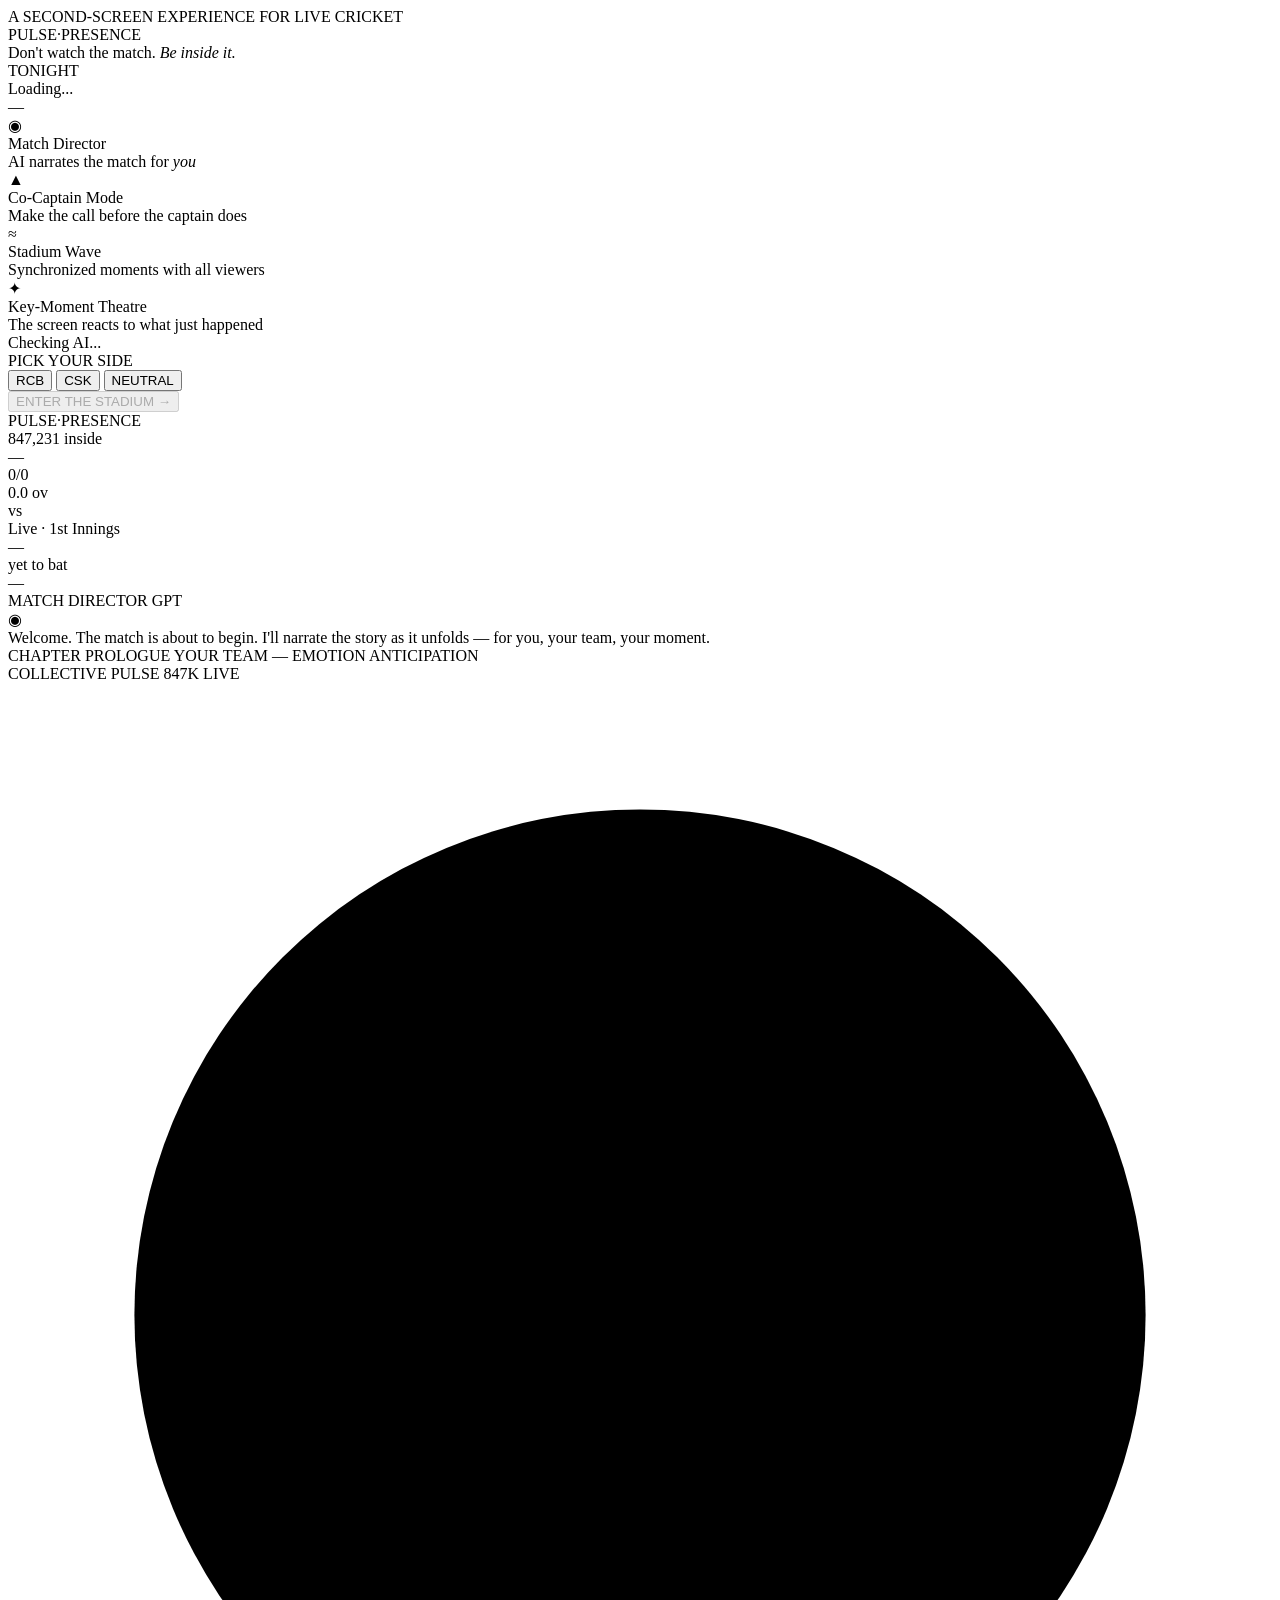
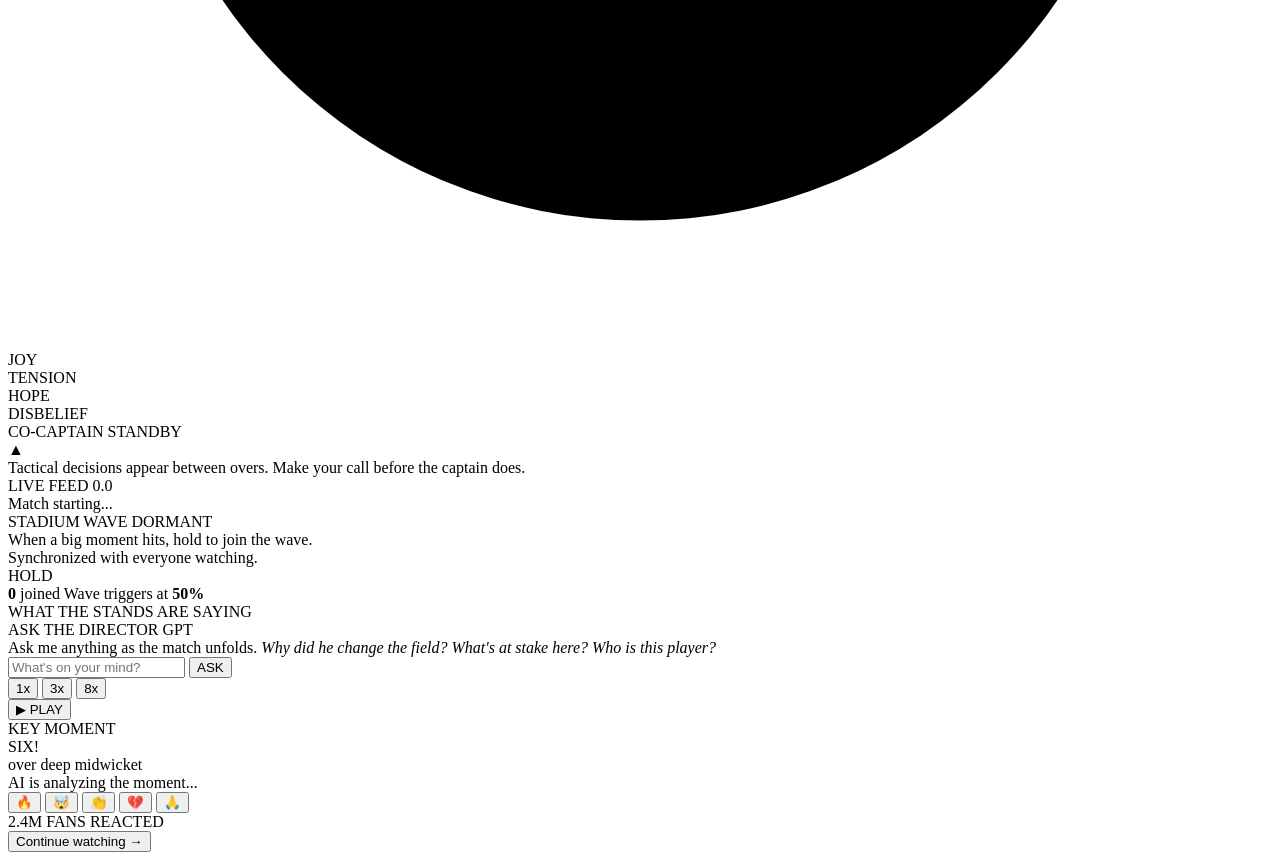
==== index.html @ fb9dcebb "Initial commit: PulsePresence project" ====
<!DOCTYPE html>
<html lang="en">
<head>
  <meta charset="UTF-8" />
  <meta name="viewport" content="width=device-width, initial-scale=1.0, maximum-scale=1.0, user-scalable=no" />
  <meta name="theme-color" content="#000000" />
  <title>PulsePresence — Be Inside The Game</title>

  <link rel="preconnect" href="https://fonts.googleapis.com" />
  <link rel="preconnect" href="https://fonts.gstatic.com" crossorigin />
  <link href="https://fonts.googleapis.com/css2?family=Bebas+Neue&family=Space+Mono:wght@400;700&family=Inter:wght@300;400;500;600;700;800;900&family=Playfair+Display:wght@400;700;900&display=swap" rel="stylesheet" />

  <link rel="stylesheet" href="css/styles.css" />
</head>
<body>

<!-- ============================================================
     INTRO — Cinematic, sets the tone
============================================================ -->
<div class="intro" id="intro">
  <div class="intro-card">
    <div class="intro-eyebrow">A SECOND-SCREEN EXPERIENCE FOR LIVE CRICKET</div>
    <div class="intro-logo">PULSE<span class="intro-logo-amp">·</span>PRESENCE</div>
    <div class="intro-line"></div>
    <div class="intro-tagline" id="intro-tagline">
      Don't watch the match. <em>Be inside it.</em>
    </div>

    <div class="intro-match" id="intro-match-block">
      <div class="intro-match-label">TONIGHT</div>
      <div class="intro-match-teams" id="intro-match-teams">Loading...</div>
      <div class="intro-match-venue" id="intro-match-venue">—</div>
    </div>

    <div class="intro-pillars">
      <div class="pillar">
        <div class="pillar-icon">◉</div>
        <div class="pillar-text">
          <div class="pillar-title">Match Director</div>
          <div class="pillar-sub">AI narrates the match for <em>you</em></div>
        </div>
      </div>
      <div class="pillar">
        <div class="pillar-icon">▲</div>
        <div class="pillar-text">
          <div class="pillar-title">Co-Captain Mode</div>
          <div class="pillar-sub">Make the call before the captain does</div>
        </div>
      </div>
      <div class="pillar">
        <div class="pillar-icon">≈</div>
        <div class="pillar-text">
          <div class="pillar-title">Stadium Wave</div>
          <div class="pillar-sub">Synchronized moments with all viewers</div>
        </div>
      </div>
      <div class="pillar">
        <div class="pillar-icon">✦</div>
        <div class="pillar-text">
          <div class="pillar-title">Key-Moment Theatre</div>
          <div class="pillar-sub">The screen reacts to what just happened</div>
        </div>
      </div>
    </div>

    <div class="intro-ai" id="intro-ai">Checking AI...</div>

    <div class="intro-team-pick">
      <div class="intro-team-pick-label">PICK YOUR SIDE</div>
      <div class="intro-team-buttons" id="intro-team-buttons">
        <button class="team-pick-btn" data-team="rcb">
          <span class="team-pick-color rcb-color"></span>
          <span>RCB</span>
        </button>
        <button class="team-pick-btn" data-team="csk">
          <span class="team-pick-color csk-color"></span>
          <span>CSK</span>
        </button>
        <button class="team-pick-btn" data-team="neutral">
          <span class="team-pick-color neutral-color"></span>
          <span>NEUTRAL</span>
        </button>
      </div>
    </div>

    <button class="intro-cta" id="intro-cta" onclick="enterStadium()" disabled>
      <span>ENTER THE STADIUM</span>
      <span class="intro-cta-arrow">→</span>
    </button>
  </div>
</div>

<!-- ============================================================
     MAIN APP
============================================================ -->
<div class="app">

  <!-- TOP BAR -->
  <header class="header">
    <div class="header-row">
      <div class="logo">
        <div class="logo-dot"></div>
        <span>PULSE</span><span class="logo-dim">·</span><span>PRESENCE</span>
      </div>
      <div class="header-meta">
        <span class="meta-dot live-dot"></span>
        <span class="meta-text" id="header-presence">847,231 inside</span>
      </div>
    </div>

    <!-- Match Scoreboard -->
    <div class="scoreboard">
      <div class="sb-team sb-team-bat">
        <div class="sb-team-name" id="sb-bat-name">—</div>
        <div class="sb-team-score" id="sb-bat-score">0/0</div>
        <div class="sb-team-overs" id="sb-bat-overs">0.0 ov</div>
      </div>
      <div class="sb-divider">
        <div class="sb-vs">vs</div>
        <div class="sb-meta" id="sb-meta">Live · 1st Innings</div>
      </div>
      <div class="sb-team sb-team-bowl">
        <div class="sb-team-name" id="sb-bowl-name">—</div>
        <div class="sb-team-score" id="sb-bowl-score">yet to bat</div>
        <div class="sb-team-overs" id="sb-bowl-overs">—</div>
      </div>
    </div>
  </header>

  <!-- ============================================================
       PILLAR 1 — AI MATCH DIRECTOR
  ============================================================ -->
  <section class="director">
    <div class="section-label">
      <span class="section-label-dot"></span>
      <span>MATCH DIRECTOR</span>
      <span class="section-label-tag" id="director-source">GPT</span>
    </div>
    <div class="director-card">
      <div class="director-avatar">
        <div class="director-avatar-ring"></div>
        <div class="director-avatar-core">◉</div>
      </div>
      <div class="director-content">
        <div class="director-narrative" id="director-text">
          Welcome. The match is about to begin. I'll narrate the story as it unfolds — for you, your team, your moment.
        </div>
        <div class="director-meta">
          <span class="director-meta-item">
            <span class="director-meta-key">CHAPTER</span>
            <span class="director-meta-val" id="director-chapter">PROLOGUE</span>
          </span>
          <span class="director-meta-item">
            <span class="director-meta-key">YOUR TEAM</span>
            <span class="director-meta-val" id="director-team">—</span>
          </span>
          <span class="director-meta-item">
            <span class="director-meta-key">EMOTION</span>
            <span class="director-meta-val" id="director-emotion">ANTICIPATION</span>
          </span>
        </div>
      </div>
    </div>
  </section>

  <!-- ============================================================
       PRESENCE PULSE (bi-directional — different from v1)
       Shows what *millions* are feeling right now, and how YOU are
       contributing to it.
  ============================================================ -->
  <section class="presence">
    <div class="section-label">
      <span class="section-label-dot"></span>
      <span>COLLECTIVE PULSE</span>
      <span class="section-label-tag">847K LIVE</span>
    </div>
    <div class="presence-card">
      <div class="presence-globe" id="presence-globe">
        <svg viewBox="0 0 200 200" class="presence-svg">
          <circle cx="100" cy="100" r="80" class="presence-ring presence-ring-1"/>
          <circle cx="100" cy="100" r="60" class="presence-ring presence-ring-2"/>
          <circle cx="100" cy="100" r="40" class="presence-ring presence-ring-3"/>
          <circle cx="100" cy="100" r="20" class="presence-ring presence-ring-4"/>
          <circle cx="100" cy="100" r="6" class="presence-core" id="presence-core"/>
        </svg>
      </div>
      <div class="presence-stats">
        <div class="presence-stat">
          <div class="presence-stat-label">JOY</div>
          <div class="presence-stat-bar"><div class="presence-stat-fill" id="pulse-joy" style="width:30%; background:#fbbf24"></div></div>
        </div>
        <div class="presence-stat">
          <div class="presence-stat-label">TENSION</div>
          <div class="presence-stat-bar"><div class="presence-stat-fill" id="pulse-tension" style="width:45%; background:#ef4444"></div></div>
        </div>
        <div class="presence-stat">
          <div class="presence-stat-label">HOPE</div>
          <div class="presence-stat-bar"><div class="presence-stat-fill" id="pulse-hope" style="width:60%; background:#10b981"></div></div>
        </div>
        <div class="presence-stat">
          <div class="presence-stat-label">DISBELIEF</div>
          <div class="presence-stat-bar"><div class="presence-stat-fill" id="pulse-disbelief" style="width:15%; background:#a855f7"></div></div>
        </div>
      </div>
    </div>
  </section>

  <!-- ============================================================
       PILLAR 2 — CO-CAPTAIN MODE
       Tactical decisions BEFORE captain makes them
  ============================================================ -->
  <section class="captain">
    <div class="section-label">
      <span class="section-label-dot"></span>
      <span>CO-CAPTAIN</span>
      <span class="section-label-tag" id="captain-status">STANDBY</span>
    </div>
    <div class="captain-card" id="captain-card">
      <div class="captain-empty">
        <div class="captain-empty-icon">▲</div>
        <div class="captain-empty-text">Tactical decisions appear between overs. Make your call before the captain does.</div>
      </div>
    </div>
  </section>

  <!-- ============================================================
       LIVE FEED — Each ball as it happens (cinematic)
  ============================================================ -->
  <section class="feed">
    <div class="section-label">
      <span class="section-label-dot"></span>
      <span>LIVE FEED</span>
      <span class="section-label-tag" id="feed-ball-meta">0.0</span>
    </div>
    <div class="feed-card">
      <div class="feed-current" id="feed-current">Match starting...</div>
      <div class="feed-strip" id="feed-strip"></div>
    </div>
  </section>

  <!-- ============================================================
       PILLAR 3 — STADIUM WAVE (synchronized tap)
  ============================================================ -->
  <section class="wave">
    <div class="section-label">
      <span class="section-label-dot"></span>
      <span>STADIUM WAVE</span>
      <span class="section-label-tag" id="wave-status">DORMANT</span>
    </div>
    <div class="wave-card" id="wave-card">
      <div class="wave-prompt" id="wave-prompt">
        When a big moment hits, hold to join the wave.<br/>
        <span class="wave-prompt-sub">Synchronized with everyone watching.</span>
      </div>
      <div class="wave-orb" id="wave-orb">
        <div class="wave-orb-ring"></div>
        <div class="wave-orb-ring wave-orb-ring-2"></div>
        <div class="wave-orb-core" id="wave-orb-core">
          <span id="wave-orb-text">HOLD</span>
        </div>
      </div>
      <div class="wave-participation">
        <div class="wave-bar"><div class="wave-fill" id="wave-fill" style="width:0%"></div></div>
        <div class="wave-stats">
          <span><strong id="wave-count">0</strong> joined</span>
          <span class="wave-threshold">Wave triggers at <strong>50%</strong></span>
        </div>
      </div>
    </div>
  </section>

  <!-- ============================================================
       FAN SENTIMENT — what your team's fans are FEELING
       (qualitatively, not as a counter)
  ============================================================ -->
  <section class="sentiment">
    <div class="section-label">
      <span class="section-label-dot"></span>
      <span>WHAT THE STANDS ARE SAYING</span>
    </div>
    <div class="sentiment-feed" id="sentiment-feed"></div>
  </section>

  <!-- ============================================================
       ASK THE DIRECTOR (AI chat — context-aware)
  ============================================================ -->
  <section class="ask">
    <div class="section-label">
      <span class="section-label-dot"></span>
      <span>ASK THE DIRECTOR</span>
      <span class="section-label-tag">GPT</span>
    </div>
    <div class="ask-card">
      <div class="ask-body" id="ask-body">
        <div class="ask-msg ask-msg-ai">Ask me anything as the match unfolds. <em>Why did he change the field? What's at stake here? Who is this player?</em></div>
      </div>
      <div class="ask-input">
        <input type="text" id="ask-input" placeholder="What's on your mind?" />
        <button onclick="askDirector()" id="ask-send">ASK</button>
      </div>
    </div>
  </section>

</div>

<!-- ============================================================
     BOTTOM CONTROL
============================================================ -->
<div class="control-bar">
  <div class="control-row">
    <div class="speed-btns">
      <button class="speed-btn" data-speed="2200">1x</button>
      <button class="speed-btn active" data-speed="900">3x</button>
      <button class="speed-btn" data-speed="400">8x</button>
    </div>
    <button class="play-btn" id="play-btn">▶ PLAY</button>
  </div>
</div>

<!-- ============================================================
     KEY MOMENT THEATRE OVERLAY (Pillar 4)
     Appears on six/wicket/big moments
============================================================ -->
<div class="theatre" id="theatre">
  <div class="theatre-backdrop"></div>
  <div class="theatre-content">
    <div class="theatre-tag" id="theatre-tag">KEY MOMENT</div>
    <div class="theatre-headline" id="theatre-headline">SIX!</div>
    <div class="theatre-subhead" id="theatre-subhead">over deep midwicket</div>
    <div class="theatre-context" id="theatre-context">
      AI is analyzing the moment...
    </div>
    <div class="theatre-reactions">
      <button class="theatre-react" data-emoji="🔥">🔥</button>
      <button class="theatre-react" data-emoji="🤯">🤯</button>
      <button class="theatre-react" data-emoji="👏">👏</button>
      <button class="theatre-react" data-emoji="💔">💔</button>
      <button class="theatre-react" data-emoji="🙏">🙏</button>
    </div>
    <div class="theatre-collective" id="theatre-collective">
      <div class="theatre-collective-label">2.4M FANS REACTED</div>
      <div class="theatre-collective-bar" id="theatre-collective-bar"></div>
    </div>
    <button class="theatre-close" onclick="closeTheatre()">Continue watching →</button>
  </div>
</div>

<!-- Overlays -->
<div class="toast" id="toast"></div>
<div class="emoji-burst" id="emoji-burst"></div>

<!-- ============================================================
     Scripts — strict load order
============================================================ -->
<script src="js/config.js"></script>
<script src="js/data.js"></script>
<script src="js/director.js"></script>
<script src="js/captain.js"></script>
<script src="js/wave.js"></script>
<script src="js/theatre.js"></script>
<script src="js/engine.js"></script>
<script src="js/app.js"></script>

</body>
</html>
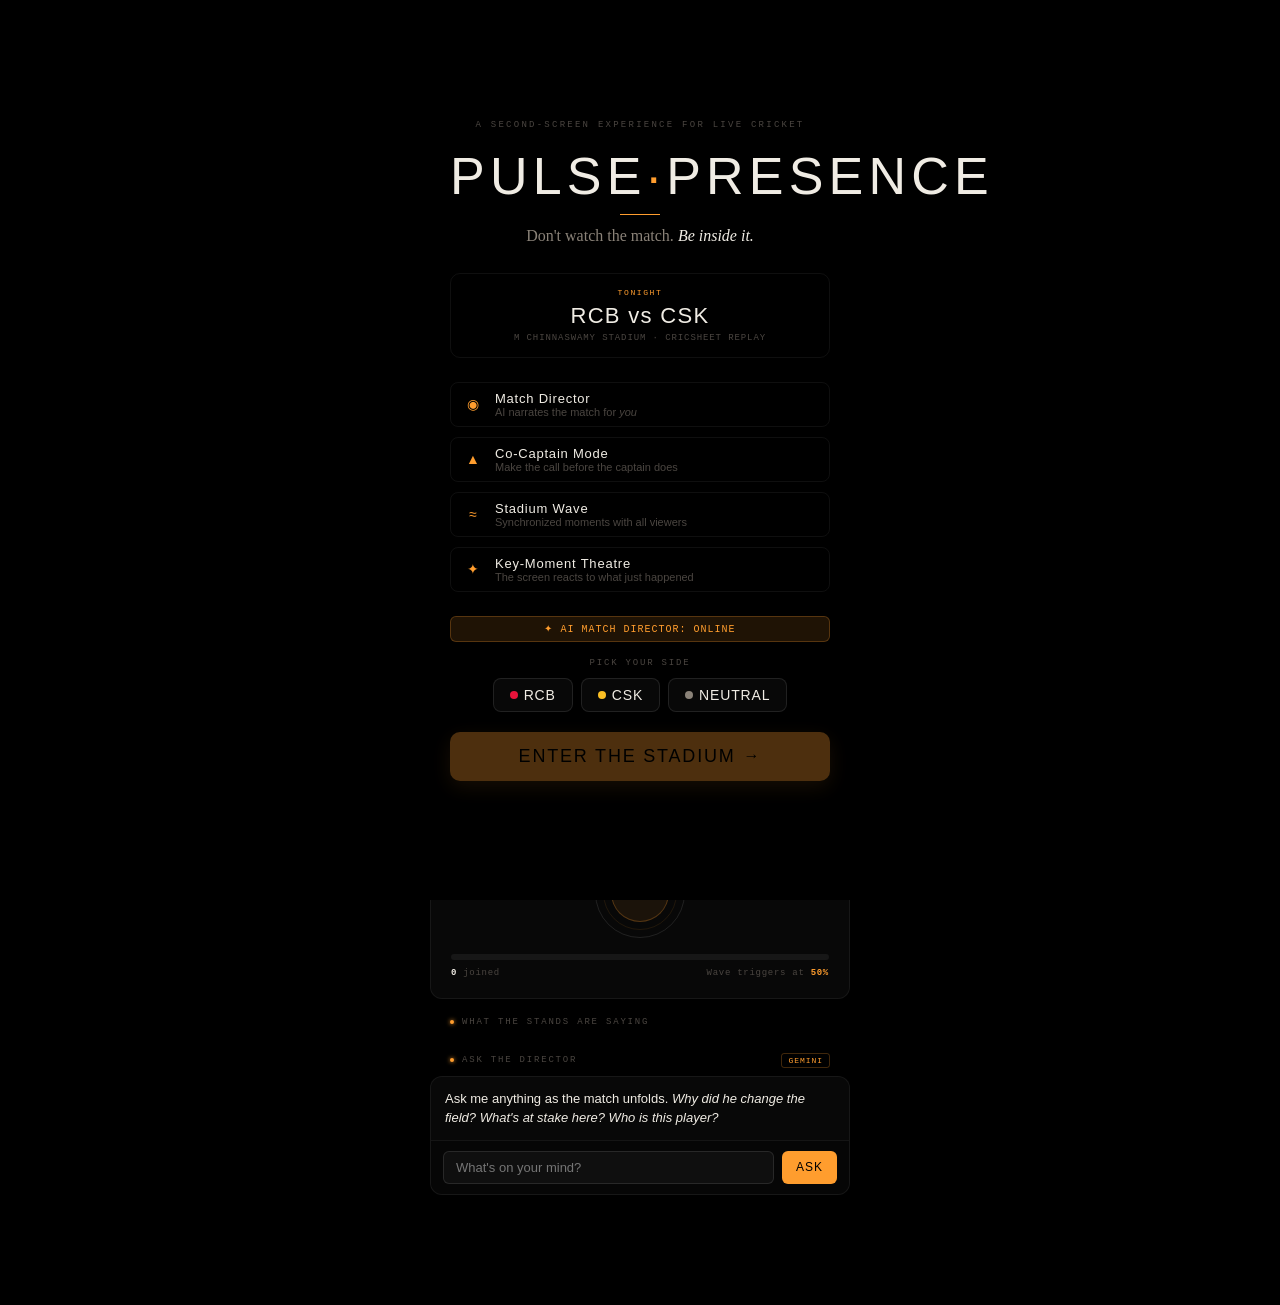
==== commit 2399fe95: "chore: finalize PulsePresence for production - Switched AI backend to Google Gemini - Implemented Py" ====
--- a/index.html
+++ b/index.html
@@ -134,7 +134,7 @@
     <div class="section-label">
       <span class="section-label-dot"></span>
       <span>MATCH DIRECTOR</span>
-      <span class="section-label-tag" id="director-source">GPT</span>
+      <span class="section-label-tag" id="director-source">GEMINI</span>
     </div>
     <div class="director-card">
       <div class="director-avatar">
@@ -288,7 +288,7 @@
     <div class="section-label">
       <span class="section-label-dot"></span>
       <span>ASK THE DIRECTOR</span>
-      <span class="section-label-tag">GPT</span>
+      <span class="section-label-tag">GEMINI</span>
     </div>
     <div class="ask-card">
       <div class="ask-body" id="ask-body">
--- a/css/styles.css
+++ b/css/styles.css
@@ -0,0 +1,233 @@
+/* PulsePresence — Cinematic Broadcast Aesthetic */
+:root{
+  --bg:#000;--bg-1:#0a0a0a;--bg-2:#111;
+  --ink:#f0ece4;--ink-dim:#8a8278;--ink-faint:#4a4540;
+  --amber:#ff9d2e;--amber-dim:rgba(255,157,46,.12);--amber-line:rgba(255,157,46,.25);
+  --red:#e8133b;--gold:#fbbf24;--green:#10b981;--purple:#a855f7;
+  --line:rgba(255,255,255,.06);--line-2:rgba(255,255,255,.1);
+  --glass:rgba(255,255,255,.03);
+  --font-head:'Bebas Neue',sans-serif;
+  --font-body:'Inter',sans-serif;
+  --font-mono:'Space Mono',monospace;
+  --font-narrative:'Playfair Display',serif;
+}
+*{margin:0;padding:0;box-sizing:border-box;-webkit-tap-highlight-color:transparent}
+html,body{background:var(--bg);color:var(--ink);font-family:var(--font-body);overflow-x:hidden;overscroll-behavior:none}
+body{min-height:100vh}
+
+/* APP SHELL */
+.app{max-width:460px;margin:0 auto;min-height:100vh;padding:0 0 110px;position:relative}
+
+/* HEADER */
+.header{position:sticky;top:0;z-index:50;background:rgba(0,0,0,.88);backdrop-filter:blur(16px);-webkit-backdrop-filter:blur(16px);border-bottom:1px solid var(--line);padding:14px 20px 12px}
+.header-row{display:flex;align-items:center;justify-content:space-between;margin-bottom:10px}
+.logo{display:flex;align-items:center;gap:7px;font-family:var(--font-head);font-size:20px;letter-spacing:.12em}
+.logo-dot{width:8px;height:8px;border-radius:50%;background:var(--amber);box-shadow:0 0 10px var(--amber);animation:pulse 1.6s ease-in-out infinite}
+.logo-dim{color:var(--ink-faint)}
+@keyframes pulse{0%,100%{transform:scale(1);opacity:1}50%{transform:scale(1.3);opacity:.5}}
+.header-meta{display:flex;align-items:center;gap:6px;font-family:var(--font-mono);font-size:10px;color:var(--ink-dim);letter-spacing:.1em}
+.meta-dot{width:5px;height:5px;border-radius:50%;flex-shrink:0}
+.live-dot{background:var(--amber);box-shadow:0 0 6px var(--amber);animation:pulse 1.4s ease-in-out infinite}
+
+/* SCOREBOARD */
+.scoreboard{display:grid;grid-template-columns:1fr auto 1fr;gap:12px;align-items:center}
+.sb-team{text-align:center}
+.sb-team-name{font-family:var(--font-mono);font-size:10px;letter-spacing:.15em;color:var(--ink-dim);text-transform:uppercase;margin-bottom:4px}
+.sb-team-score{font-family:var(--font-head);font-size:30px;letter-spacing:.03em;line-height:1}
+.sb-team-overs{font-family:var(--font-mono);font-size:10px;color:var(--ink-faint);letter-spacing:.08em;margin-top:2px}
+.sb-divider{text-align:center}
+.sb-vs{font-family:var(--font-mono);font-size:9px;color:var(--ink-faint);letter-spacing:.2em}
+.sb-meta{font-family:var(--font-mono);font-size:8px;color:var(--amber);letter-spacing:.12em;margin-top:2px}
+
+/* SECTION LABELS */
+.section-label{display:flex;align-items:center;gap:8px;padding:18px 20px 8px;font-family:var(--font-mono);font-size:9px;letter-spacing:.2em;color:var(--ink-faint);text-transform:uppercase}
+.section-label-dot{width:4px;height:4px;border-radius:50%;background:var(--amber);box-shadow:0 0 4px var(--amber)}
+.section-label-tag{margin-left:auto;font-size:8px;color:var(--amber);letter-spacing:.12em;padding:2px 6px;border:1px solid var(--amber-line);border-radius:3px}
+
+/* DIRECTOR */
+.director{margin:0 20px}
+.director-card{display:flex;gap:14px;padding:16px;background:var(--glass);border:1px solid var(--line);border-radius:12px;position:relative}
+.director-avatar{flex-shrink:0;width:40px;height:40px;position:relative;display:flex;align-items:center;justify-content:center}
+.director-avatar-ring{position:absolute;inset:0;border-radius:50%;border:1px solid var(--amber-line);animation:pulse 3s ease-in-out infinite}
+.director-avatar-core{font-size:16px;color:var(--amber)}
+.director-content{flex:1;min-width:0}
+.director-narrative{font-family:var(--font-narrative);font-size:14px;line-height:1.6;color:var(--ink);font-style:italic}
+.director-narrative strong{color:var(--amber);font-style:normal}
+.director-narrative em{color:var(--ink);font-style:italic}
+.director-meta{display:flex;gap:16px;margin-top:10px;flex-wrap:wrap}
+.director-meta-item{display:flex;gap:4px;align-items:baseline}
+.director-meta-key{font-family:var(--font-mono);font-size:8px;letter-spacing:.15em;color:var(--ink-faint)}
+.director-meta-val{font-family:var(--font-mono);font-size:9px;letter-spacing:.1em;color:var(--amber)}
+.director-loading{display:inline-block;width:10px;height:10px;border:1.5px solid var(--amber);border-top-color:transparent;border-radius:50%;animation:spin .7s linear infinite;vertical-align:middle}
+@keyframes spin{to{transform:rotate(360deg)}}
+
+/* PRESENCE PULSE */
+.presence{margin:0 20px}
+.presence-card{display:flex;gap:20px;padding:16px;background:var(--glass);border:1px solid var(--line);border-radius:12px;align-items:center}
+.presence-globe{width:120px;height:120px;flex-shrink:0}
+.presence-svg{width:100%;height:100%}
+.presence-ring{fill:none;stroke:var(--line-2);stroke-width:1}
+.presence-ring-1{animation:ringPulse 4s ease-in-out infinite}
+.presence-ring-2{animation:ringPulse 4s ease-in-out infinite .5s}
+.presence-ring-3{animation:ringPulse 4s ease-in-out infinite 1s}
+.presence-ring-4{animation:ringPulse 4s ease-in-out infinite 1.5s}
+@keyframes ringPulse{0%,100%{stroke:var(--line-2);opacity:.4}50%{stroke:var(--amber-line);opacity:1}}
+.presence-core{fill:var(--amber);filter:drop-shadow(0 0 8px var(--amber));animation:corePulse 2s ease-in-out infinite}
+@keyframes corePulse{0%,100%{r:6}50%{r:8}}
+.presence-stats{flex:1;display:flex;flex-direction:column;gap:8px}
+.presence-stat{display:flex;align-items:center;gap:8px}
+.presence-stat-label{font-family:var(--font-mono);font-size:8px;letter-spacing:.15em;color:var(--ink-faint);width:60px;flex-shrink:0}
+.presence-stat-bar{flex:1;height:6px;background:rgba(255,255,255,.06);border-radius:3px;overflow:hidden}
+.presence-stat-fill{height:100%;border-radius:3px;transition:width .8s cubic-bezier(.4,0,.2,1)}
+
+/* CAPTAIN */
+.captain{margin:0 20px}
+.captain-card{padding:16px;background:var(--glass);border:1px solid var(--line);border-radius:12px;min-height:80px}
+.captain-empty{text-align:center;padding:12px}
+.captain-empty-icon{font-size:20px;color:var(--ink-faint);margin-bottom:6px}
+.captain-empty-text{font-family:var(--font-body);font-size:12px;color:var(--ink-faint);line-height:1.5}
+.captain-prompt{margin-bottom:12px}
+.captain-situation{font-family:var(--font-narrative);font-size:14px;font-style:italic;color:var(--ink);line-height:1.5;margin-bottom:4px}
+.captain-question{font-family:var(--font-head);font-size:18px;letter-spacing:.04em;color:var(--amber)}
+.captain-options{display:flex;flex-direction:column;gap:6px;margin-bottom:12px}
+.captain-opt{padding:10px 14px;background:rgba(255,255,255,.03);border:1px solid var(--line-2);border-radius:8px;color:var(--ink);font-family:var(--font-body);font-size:13px;cursor:pointer;transition:all .2s;text-align:left}
+.captain-opt:hover{border-color:var(--amber-line);background:var(--amber-dim)}
+.captain-opt.selected{border-color:var(--amber);background:var(--amber-dim);color:var(--amber)}
+.captain-opt.correct{border-color:var(--green);background:rgba(16,185,129,.1);color:var(--green)}
+.captain-opt.wrong{border-color:var(--line);color:var(--ink-faint)}
+.captain-reveal{padding:10px;background:rgba(255,157,46,.06);border:1px solid var(--amber-line);border-radius:8px;font-size:12px;color:var(--ink-dim);line-height:1.5}
+.captain-reveal strong{color:var(--amber)}
+
+/* FEED */
+.feed{margin:0 20px}
+.feed-card{padding:14px;background:var(--glass);border:1px solid var(--line);border-radius:12px}
+.feed-current{font-size:13px;line-height:1.5;color:var(--ink);min-height:32px}
+.feed-strip{display:flex;gap:5px;margin-top:10px;overflow-x:auto;padding:2px 0}
+.feed-strip::-webkit-scrollbar{display:none}
+.feed-chip{flex-shrink:0;min-width:24px;height:24px;border-radius:5px;display:flex;align-items:center;justify-content:center;font-family:var(--font-head);font-size:12px;background:rgba(255,255,255,.04);color:var(--ink-faint);padding:0 4px}
+.feed-chip.b4{background:rgba(255,157,46,.2);color:var(--amber)}
+.feed-chip.b6{background:rgba(232,19,59,.2);color:var(--red)}
+.feed-chip.bW{background:rgba(232,19,59,.3);color:#fff}
+
+/* WAVE */
+.wave{margin:0 20px}
+.wave-card{padding:20px;background:var(--glass);border:1px solid var(--line);border-radius:12px;text-align:center}
+.wave-prompt{font-size:12px;color:var(--ink-dim);line-height:1.5;margin-bottom:16px}
+.wave-prompt-sub{font-size:10px;color:var(--ink-faint)}
+.wave-orb{width:90px;height:90px;margin:0 auto 16px;position:relative;cursor:pointer;user-select:none;-webkit-user-select:none}
+.wave-orb-ring{position:absolute;inset:0;border-radius:50%;border:1px solid var(--line-2);transition:all .3s}
+.wave-orb-ring-2{inset:8px;border-color:var(--amber-line);opacity:.4}
+.wave-orb-core{position:absolute;inset:16px;border-radius:50%;background:rgba(255,157,46,.08);border:1px solid var(--amber-line);display:flex;align-items:center;justify-content:center;font-family:var(--font-mono);font-size:10px;letter-spacing:.12em;color:var(--amber);transition:all .3s}
+.wave-orb.holding .wave-orb-core{background:rgba(255,157,46,.25);box-shadow:0 0 20px rgba(255,157,46,.3)}
+.wave-orb.holding .wave-orb-ring{border-color:var(--amber);animation:ringExpand 1s ease-in-out infinite}
+@keyframes ringExpand{0%,100%{transform:scale(1);opacity:1}50%{transform:scale(1.08);opacity:.6}}
+.wave-bar{height:6px;background:rgba(255,255,255,.06);border-radius:3px;overflow:hidden}
+.wave-fill{height:100%;background:var(--amber);border-radius:3px;transition:width .3s;box-shadow:0 0 8px var(--amber)}
+.wave-stats{display:flex;justify-content:space-between;margin-top:8px;font-family:var(--font-mono);font-size:9px;color:var(--ink-faint);letter-spacing:.08em}
+.wave-stats strong{color:var(--ink)}
+.wave-threshold strong{color:var(--amber)}
+.wave-ripple{position:fixed;inset:0;z-index:200;pointer-events:none;background:radial-gradient(circle at 50% 50%,rgba(255,157,46,.15),transparent 70%);opacity:0;animation:rippleOut 1.5s ease-out forwards}
+@keyframes rippleOut{0%{opacity:0;transform:scale(.3)}20%{opacity:1}100%{opacity:0;transform:scale(2.5)}}
+
+/* SENTIMENT */
+.sentiment{margin:0 20px}
+.sentiment-feed{display:flex;flex-direction:column;gap:6px;max-height:180px;overflow:hidden}
+.sentiment-msg{padding:10px 14px;background:var(--glass);border:1px solid var(--line);border-radius:10px;font-size:12px;line-height:1.5;color:var(--ink-dim);animation:msgSlide .4s cubic-bezier(.34,1.56,.64,1)}
+.sentiment-msg strong{color:var(--ink);font-weight:600}
+.sentiment-msg em{color:var(--amber)}
+@keyframes msgSlide{from{opacity:0;transform:translateY(10px)}to{opacity:1;transform:translateY(0)}}
+
+/* ASK THE DIRECTOR */
+.ask{margin:0 20px}
+.ask-card{background:var(--glass);border:1px solid var(--line);border-radius:12px;overflow:hidden}
+.ask-body{padding:12px 14px;max-height:200px;overflow-y:auto;display:flex;flex-direction:column;gap:8px}
+.ask-msg{font-size:13px;line-height:1.5}
+.ask-msg-user{text-align:right;color:var(--ink-dim);font-size:12px;font-style:italic}
+.ask-msg-ai{color:var(--ink)}
+.ask-msg-ai strong{color:var(--amber)}
+.ask-msg-ai em{font-style:italic}
+.ask-input{display:flex;gap:8px;padding:10px 12px;border-top:1px solid var(--line);background:rgba(0,0,0,.3)}
+.ask-input input{flex:1;background:rgba(255,255,255,.04);border:1px solid var(--line-2);border-radius:6px;padding:8px 12px;color:var(--ink);font-family:var(--font-body);font-size:13px;outline:none}
+.ask-input input:focus{border-color:var(--amber-line)}
+.ask-input button{padding:8px 14px;background:var(--amber);border:none;border-radius:6px;color:#000;font-family:var(--font-head);font-size:12px;letter-spacing:.08em;cursor:pointer}
+
+/* CONTROL BAR */
+.control-bar{position:fixed;bottom:0;left:0;right:0;z-index:60;background:rgba(0,0,0,.9);backdrop-filter:blur(16px);-webkit-backdrop-filter:blur(16px);border-top:1px solid var(--line);padding:10px 20px 24px}
+.control-row{max-width:460px;margin:0 auto;display:flex;align-items:center;gap:10px;justify-content:space-between}
+.speed-btns{display:flex;gap:6px}
+.speed-btn{padding:6px 10px;background:rgba(255,255,255,.04);border:1px solid var(--line);border-radius:6px;color:var(--ink-dim);font-family:var(--font-mono);font-size:10px;cursor:pointer;transition:all .2s}
+.speed-btn.active{background:var(--amber);color:#000;border-color:var(--amber)}
+.play-btn{padding:8px 20px;background:var(--amber);border:none;border-radius:8px;color:#000;font-family:var(--font-head);font-size:14px;letter-spacing:.08em;cursor:pointer;box-shadow:0 4px 12px rgba(255,157,46,.3)}
+
+/* THEATRE OVERLAY */
+.theatre{position:fixed;inset:0;z-index:300;display:flex;align-items:center;justify-content:center;opacity:0;pointer-events:none;transition:opacity .4s}
+.theatre.show{opacity:1;pointer-events:auto}
+.theatre-backdrop{position:absolute;inset:0;background:rgba(0,0,0,.92)}
+.theatre-content{position:relative;z-index:2;text-align:center;padding:30px;max-width:400px;width:100%;animation:theatreIn .6s cubic-bezier(.34,1.56,.64,1)}
+@keyframes theatreIn{from{opacity:0;transform:scale(.8) translateY(20px)}to{opacity:1;transform:scale(1) translateY(0)}}
+.theatre-tag{font-family:var(--font-mono);font-size:9px;letter-spacing:.25em;color:var(--amber);margin-bottom:12px}
+.theatre-headline{font-family:var(--font-head);font-size:80px;letter-spacing:.04em;line-height:1;margin-bottom:8px}
+.theatre.six .theatre-headline{color:var(--red);text-shadow:0 0 40px rgba(232,19,59,.5)}
+.theatre.wicket .theatre-headline{color:#fff;text-shadow:0 0 40px rgba(255,255,255,.3)}
+.theatre.four .theatre-headline{color:var(--amber);text-shadow:0 0 40px rgba(255,157,46,.5)}
+.theatre-subhead{font-family:var(--font-narrative);font-size:14px;font-style:italic;color:var(--ink-dim);margin-bottom:16px}
+.theatre-context{font-size:13px;line-height:1.6;color:var(--ink);margin-bottom:20px;min-height:40px}
+.theatre-context strong{color:var(--amber)}
+.theatre-reactions{display:flex;justify-content:center;gap:10px;margin-bottom:16px}
+.theatre-react{width:44px;height:44px;border-radius:50%;border:1px solid var(--line-2);background:rgba(255,255,255,.04);font-size:20px;cursor:pointer;transition:all .15s;display:flex;align-items:center;justify-content:center}
+.theatre-react:hover{transform:scale(1.15);border-color:var(--amber-line)}
+.theatre-react.picked{background:var(--amber-dim);border-color:var(--amber);transform:scale(1.1)}
+.theatre-collective{margin-bottom:16px}
+.theatre-collective-label{font-family:var(--font-mono);font-size:9px;letter-spacing:.15em;color:var(--ink-faint);margin-bottom:6px}
+.theatre-collective-bar{display:flex;height:6px;border-radius:3px;overflow:hidden;gap:1px}
+.theatre-collective-segment{height:100%;border-radius:2px;transition:width .6s}
+.theatre-close{padding:10px 24px;background:transparent;border:1px solid var(--amber-line);border-radius:8px;color:var(--amber);font-family:var(--font-body);font-size:12px;cursor:pointer;transition:all .2s}
+.theatre-close:hover{background:var(--amber);color:#000}
+
+/* INTRO */
+.intro{position:fixed;inset:0;z-index:500;background:#000;display:flex;align-items:center;justify-content:center;padding:24px}
+.intro.hide{animation:introOut .6s ease forwards;pointer-events:none}
+@keyframes introOut{to{opacity:0}}
+.intro-card{max-width:380px;width:100%;text-align:center;animation:introCardIn .8s cubic-bezier(.34,1.56,.64,1)}
+@keyframes introCardIn{from{opacity:0;transform:translateY(20px)}to{opacity:1;transform:translateY(0)}}
+.intro-eyebrow{font-family:var(--font-mono);font-size:9px;letter-spacing:.25em;color:var(--ink-faint);margin-bottom:16px}
+.intro-logo{font-family:var(--font-head);font-size:52px;letter-spacing:.1em;margin-bottom:8px}
+.intro-logo-amp{color:var(--amber)}
+.intro-line{width:40px;height:1px;background:var(--amber);margin:0 auto 12px}
+.intro-tagline{font-family:var(--font-narrative);font-size:16px;color:var(--ink-dim);margin-bottom:28px}
+.intro-tagline em{color:var(--ink)}
+.intro-match{padding:14px;border:1px solid var(--line);border-radius:10px;margin-bottom:24px}
+.intro-match-label{font-family:var(--font-mono);font-size:8px;letter-spacing:.2em;color:var(--amber);margin-bottom:6px}
+.intro-match-teams{font-family:var(--font-head);font-size:22px;letter-spacing:.06em}
+.intro-match-venue{font-family:var(--font-mono);font-size:9px;color:var(--ink-faint);letter-spacing:.1em;margin-top:4px}
+.intro-pillars{display:flex;flex-direction:column;gap:10px;margin-bottom:24px;text-align:left}
+.pillar{display:flex;align-items:center;gap:12px;padding:8px 12px;border:1px solid var(--line);border-radius:8px}
+.pillar-icon{font-size:14px;color:var(--amber);width:20px;text-align:center}
+.pillar-title{font-family:var(--font-head);font-size:13px;letter-spacing:.06em}
+.pillar-sub{font-size:11px;color:var(--ink-faint)}
+.intro-ai{font-family:var(--font-mono);font-size:10px;letter-spacing:.1em;margin-bottom:16px;padding:6px 10px;border-radius:6px}
+.intro-ai.on{color:var(--amber);border:1px solid var(--amber-line);background:var(--amber-dim)}
+.intro-ai.off{color:var(--ink-faint);border:1px solid var(--line)}
+.intro-team-pick{margin-bottom:20px}
+.intro-team-pick-label{font-family:var(--font-mono);font-size:9px;letter-spacing:.2em;color:var(--ink-faint);margin-bottom:10px}
+.intro-team-buttons{display:flex;gap:8px;justify-content:center}
+.team-pick-btn{display:flex;align-items:center;gap:6px;padding:8px 16px;background:rgba(255,255,255,.03);border:1px solid var(--line-2);border-radius:8px;color:var(--ink);font-family:var(--font-head);font-size:14px;letter-spacing:.06em;cursor:pointer;transition:all .2s}
+.team-pick-btn:hover{border-color:var(--amber-line)}
+.team-pick-btn.selected{border-color:var(--amber);background:var(--amber-dim);color:var(--amber)}
+.team-pick-color{width:8px;height:8px;border-radius:50%}
+.rcb-color{background:#e8133b}
+.csk-color{background:#fbbf24}
+.neutral-color{background:var(--ink-dim)}
+.intro-cta{width:100%;padding:14px;background:var(--amber);border:none;border-radius:10px;color:#000;font-family:var(--font-head);font-size:18px;letter-spacing:.1em;cursor:pointer;display:flex;align-items:center;justify-content:center;gap:8px;transition:all .2s;box-shadow:0 6px 20px rgba(255,157,46,.3)}
+.intro-cta:disabled{opacity:.3;cursor:not-allowed}
+.intro-cta:not(:disabled):hover{transform:translateY(-2px)}
+.intro-cta-arrow{font-size:16px}
+
+/* TOAST */
+.toast{position:fixed;top:70px;left:50%;transform:translateX(-50%);z-index:400;padding:8px 16px;background:var(--amber);color:#000;font-family:var(--font-head);font-size:14px;letter-spacing:.06em;border-radius:100px;box-shadow:0 8px 24px rgba(255,157,46,.4);opacity:0;pointer-events:none;transition:all .4s cubic-bezier(.34,1.56,.64,1)}
+.toast.show{opacity:1}
+
+/* EMOJI BURST */
+.emoji-burst{position:fixed;pointer-events:none;z-index:250}
+.floating-emoji{position:fixed;pointer-events:none;font-size:28px;z-index:251;animation:floatUp 2s ease-out forwards}
+@keyframes floatUp{0%{transform:translateY(0) scale(.5);opacity:0}15%{transform:translateY(-30px) scale(1.1);opacity:1}100%{transform:translateY(-250px) scale(.7);opacity:0}}
